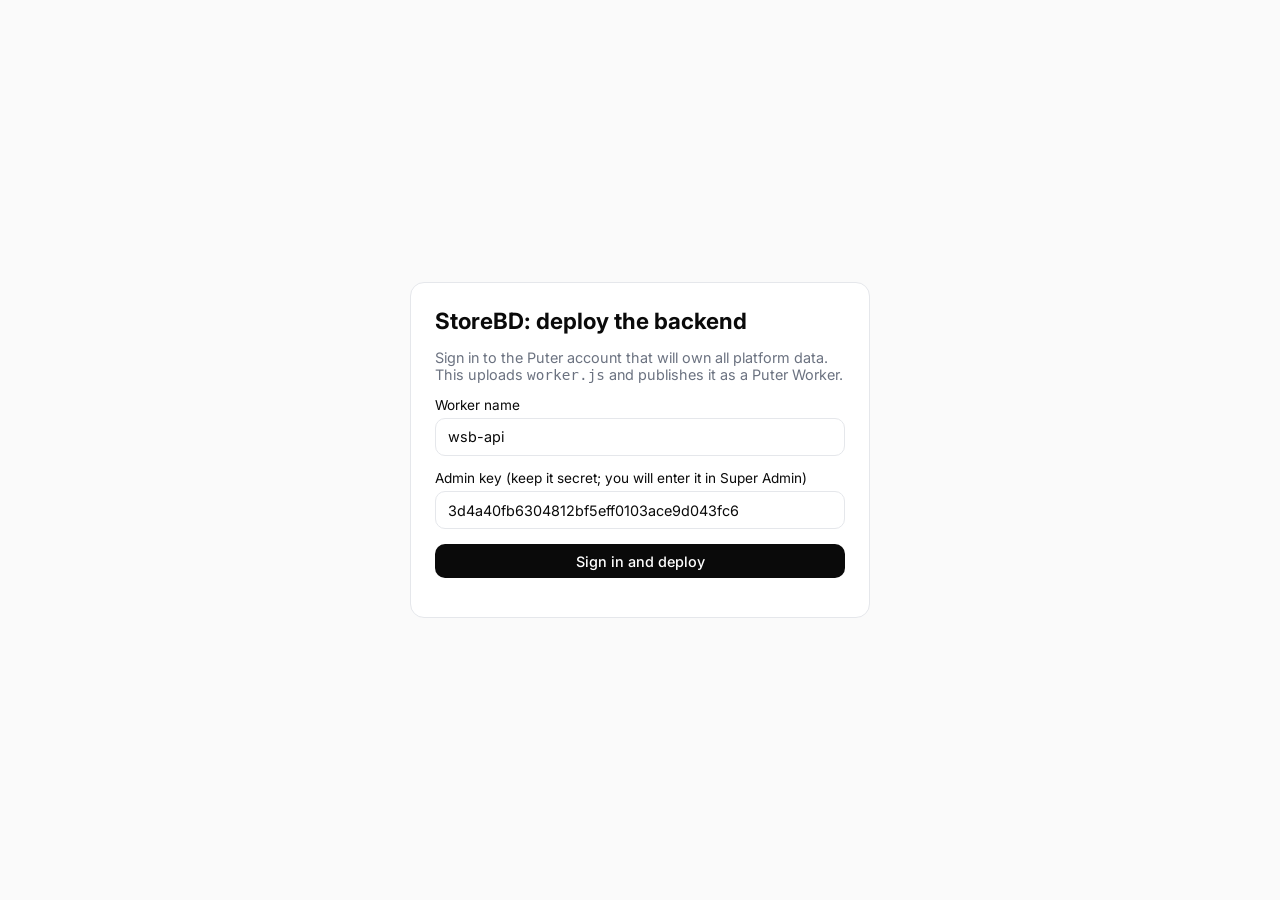
==== deploy.html @ f1e2d8d3 "Add files via upload" ====
<!doctype html>
<html lang="en"><head><meta charset="utf-8"><meta name="viewport" content="width=device-width,initial-scale=1">
<title>StoreBD — Deploy backend</title>
<link rel="stylesheet" href="https://fonts.googleapis.com/css2?family=Inter:wght@400;500;600&display=swap">
<link rel="stylesheet" href="styles.css">
<script src="https://js.puter.com/v2/"></script></head>
<body style="display:grid;place-items:center;min-height:100vh;padding:1rem">
<main class="card2" style="max-width:460px;width:100%;padding:1.5rem;display:grid;gap:.9rem">
<h1 style="font-size:1.4rem;font-weight:700;margin:0">StoreBD: deploy the backend</h1>
<p class="mut" style="margin:0;font-size:.9rem">Sign in to the Puter account that will own all platform data. This uploads <code>worker.js</code> and publishes it as a Puter Worker.</p>
<label style="font-size:.85rem">Worker name<input id="n" class="inp" value="wsb-api" style="margin-top:.3rem"></label>
<label style="font-size:.85rem">Admin key (keep it secret; you will enter it in Super Admin)<input id="k" class="inp" style="margin-top:.3rem"></label>
<button id="go" class="btn-dark">Sign in and deploy</button>
<pre id="out" style="white-space:pre-wrap;font-size:.82rem;margin:0"></pre>
</main>
<script>
const $=s=>document.querySelector(s),out=m=>$('#out').textContent=m;
const a=new Uint8Array(18);crypto.getRandomValues(a);$('#k').value=[...a].map(x=>x.toString(16).padStart(2,'0')).join('');
$('#go').onclick=async()=>{
  const name=$('#n').value.trim().toLowerCase(),key=$('#k').value.trim();
  if(!/^[a-z0-9-]{3,40}$/.test(name)||key.length<16)return out('Use a worker name of letters, digits or dashes and an admin key of 16+ characters.');
  try{
    out('Signing in…');await puter.auth.signIn();
    out('Uploading worker…');
    const code=(await(await fetch('worker.js')).text()).replace('__ADMIN_KEY__',key);
    await puter.fs.write('wsb-worker/worker.js',code,{overwrite:true,createMissingParents:true});
    try{await puter.workers.delete(name)}catch{}
    out('Publishing worker…');
    const r=await puter.workers.create(name,'wsb-worker/worker.js');
    const url=(r&&r.url)||`https://${name}.puter.work`;
    out(`Done.\n\nWorker URL: ${url}\nAdmin key: ${key}\n\nNext: set CFG.WORKER_URL in app.js to this URL, commit, and keep the admin key somewhere safe.`);
  }catch(e){out('Failed: '+(e&&e.message||JSON.stringify(e)))}
};
</script></body></html>
---- styles.css ----
:root{--ink:#0a0a0a;--mut:#6b7280;--line:#e5e7eb}
*{box-sizing:border-box}
html{scroll-behavior:smooth}
body{font-family:Inter,system-ui,sans-serif;color:var(--ink);background:#fafafa;margin:0;-webkit-font-smoothing:antialiased}
button{font:inherit;cursor:pointer;border:0;background:none;color:inherit}
.mut{color:var(--mut)}
.sf .mut{color:var(--smut)}
.bd{border-color:var(--line)}

/* admin */
.inp{width:100%;border:1px solid var(--line);border-radius:10px;padding:.6rem .75rem;font:inherit;font-size:.9rem;background:#fff;color:#0a0a0a;outline:0;transition:border .15s,box-shadow .15s}
.inp:focus{border-color:#0a0a0a;box-shadow:0 0 0 3px rgba(0,0,0,.06)}
.btn-dark{background:#0a0a0a;color:#fff;border-radius:10px;padding:.55rem 1rem;font-weight:500;font-size:.9rem;transition:transform .1s,opacity .15s}
.btn-dark:hover{opacity:.88}.btn-dark:active{transform:scale(.97)}
.btn-ghost{border:1px solid var(--line);background:#fff;border-radius:10px;padding:.4rem .8rem;font-size:.82rem;white-space:nowrap;transition:background .15s}
.btn-ghost:hover{background:#f3f4f6}
.card2{background:#fff;border:1px solid var(--line);border-radius:14px}
.pill{font-size:.7rem;border:1px solid var(--line);border-radius:99px;padding:.1rem .55rem;background:#fff;text-transform:capitalize}
.pill.pro{background:#0a0a0a;color:#fff;border-color:#0a0a0a}
.tab{padding:.4rem .9rem;border-radius:99px;font-size:.85rem;color:var(--mut);white-space:nowrap;transition:background .15s,color .15s}
.tab.on{background:#0a0a0a;color:#fff}
.lbl{font-size:.8rem;font-weight:600;margin-bottom:.4rem}
.tplbtn{border:1px solid var(--line);background:#fff;border-radius:12px;padding:.7rem;text-align:left;display:flex;flex-direction:column;gap:.15rem;font-size:.82rem;transition:border .15s}
.tplbtn span{color:var(--mut);font-size:.72rem}
.tplbtn.on{border-color:#0a0a0a;box-shadow:0 0 0 1px #0a0a0a}
.mode{border:1px solid var(--line);background:#fff;border-radius:12px;padding:.9rem;cursor:pointer;display:block;transition:border .15s}
.mode input{display:none}
.mode:has(input:checked){border-color:#0a0a0a;box-shadow:0 0 0 1px #0a0a0a}
.chip2{border:1px solid var(--line);background:#fff;border-radius:99px;padding:.3rem .7rem;font-size:.82rem;display:inline-flex;gap:.35rem;align-items:center}
.sw{position:relative;width:38px;height:22px;flex:none;display:block}
.sw input{opacity:0;position:absolute;inset:0;z-index:2;cursor:pointer;margin:0}
.sw i{position:absolute;inset:0;background:#d1d5db;border-radius:99px;transition:background .2s}
.sw i:after{content:"";position:absolute;top:2px;left:2px;width:18px;height:18px;border-radius:50%;background:#fff;transition:transform .2s}
.sw input:checked+i{background:#16a34a}.sw input:checked+i:after{transform:translateX(16px)}
table.t{width:100%;border-collapse:collapse;font-size:.88rem}
table.t th,table.t td{text-align:left;padding:.7rem .9rem;border-bottom:1px solid var(--line)}
table.t th{color:var(--mut);font-weight:500;font-size:.78rem}

/* phone preview */
.phone{width:100%;max-width:370px;height:640px;margin:auto;border:10px solid #0a0a0a;border-radius:42px;background:#fff;overflow:hidden;box-shadow:0 20px 50px -20px rgba(0,0,0,.35)}
.phone-in{height:100%;overflow:auto;scrollbar-width:none}
.phone-in::-webkit-scrollbar{display:none}
.inert{pointer-events:none}

/* storefront */
.sf{--bg:#fff;--fg:#0f172a;--smut:#64748b;--sbd:#e5e7eb;--card:#fff;background:var(--bg);color:var(--fg);min-height:100%;padding-bottom:5.5rem;font-family:Inter,system-ui,sans-serif}
.sf.dark{--bg:#0b0f14;--fg:#f1f5f9;--smut:#94a3b8;--sbd:#1f2937;--card:#111827}
.sf .inp{background:var(--card);color:var(--fg);border-color:var(--sbd)}
.sf .inp:focus{border-color:var(--brand);box-shadow:0 0 0 3px color-mix(in srgb,var(--brand) 20%,transparent)}
.sec{font-size:.8rem;font-weight:600;margin:0 0 .5rem}
.card{background:var(--card);border:1px solid var(--sbd);border-radius:16px;position:relative;overflow:hidden}
.row{display:flex;align-items:center;gap:.75rem;background:var(--card);border:1px solid var(--sbd);border-radius:14px;padding:.55rem .65rem}
.row-lg{display:flex;gap:.9rem;padding:1rem 0;border-bottom:1px solid var(--sbd)}
.thumb{display:grid;place-items:center;background:color-mix(in srgb,var(--brand) 10%,var(--bg));font-size:2rem;flex:none}
.sf img.thumb-i{object-fit:cover;flex:none}
.chip{border:1px solid var(--sbd);background:var(--card);color:var(--fg);border-radius:99px;padding:.4rem .9rem;font-size:.82rem;white-space:nowrap;display:flex;flex-direction:column;align-items:center;transition:all .15s}
.chip small{font-size:.68rem;opacity:.65}
.chip.date{border-radius:14px;min-width:58px;padding:.5rem}
.chip.on{background:var(--brand);border-color:var(--brand);color:#fff}
.btn-brand{background:var(--brand);color:#fff;border-radius:12px;padding:.5rem 1rem;font-weight:600;font-size:.85rem;transition:transform .1s,filter .15s}
.btn-brand:active,.plus:active,.btn-wa:active{transform:scale(.95)}
.btn-wa{background:#25d366;color:#fff;border-radius:12px;padding:.5rem .9rem;font-weight:600;font-size:.82rem;width:100%}
.row .btn-wa{width:auto}
.plus{width:34px;height:34px;border-radius:50%;background:var(--brand);color:#fff;font-size:1.3rem;line-height:1;flex:none;transition:transform .1s}
.sel{border:1px solid var(--sbd);background:var(--card);color:var(--fg);border-radius:8px;padding:.2rem .4rem;font-size:.75rem;max-width:100%}
.badge{position:absolute;top:.5rem;left:.5rem;background:#ef4444;color:#fff;font-size:.68rem;font-weight:600;border-radius:99px;padding:.1rem .5rem;z-index:1}
.row .badge,.row-lg .badge{position:static;display:inline-block;margin-left:.3rem}
.oos{font-size:.75rem;color:var(--smut);border:1px dashed var(--sbd);border-radius:10px;padding:.3rem .6rem;text-align:center;display:block}
.cartbar{position:fixed;left:50%;transform:translateX(-50%);bottom:14px;width:min(94vw,520px);background:var(--brand);color:#fff;border-radius:16px;padding:.9rem 1.1rem;display:flex;justify-content:space-between;align-items:center;font-size:.9rem;box-shadow:0 10px 30px -8px rgba(0,0,0,.4);z-index:30;animation:up .25s ease}
.drawer-bg{position:fixed;inset:0;background:rgba(0,0,0,.45);z-index:40}
.drawer{position:fixed;left:50%;transform:translateX(-50%);bottom:0;width:min(100vw,560px);max-height:90vh;overflow:auto;background:var(--bg);color:var(--fg);border-radius:22px 22px 0 0;padding:1.2rem;z-index:41;animation:up .25s ease}
.qty{display:flex;align-items:center;gap:.6rem}
.qty button{width:28px;height:28px;border-radius:50%;border:1px solid var(--sbd);color:var(--fg)}
.seg{display:grid;grid-template-columns:1fr 1fr;background:color-mix(in srgb,var(--fg) 7%,transparent);border-radius:12px;padding:3px}
.seg button{padding:.45rem;border-radius:10px;font-size:.85rem}
.seg button.on{background:var(--brand);color:#fff}

/* modal / toast */
.modal-bg{position:fixed;inset:0;background:rgba(0,0,0,.45);display:grid;place-items:center;padding:1rem;z-index:60;overflow:auto}
.modal{background:#fff;color:#0a0a0a;border-radius:20px;padding:1.4rem;width:100%;max-width:440px;animation:pop .18s ease}
.modal.sf{min-height:0;padding-bottom:1.4rem;background:var(--bg)}
#toast{position:fixed;left:50%;bottom:90px;transform:translate(-50%,20px);background:#0a0a0a;color:#fff;padding:.6rem 1rem;border-radius:99px;font-size:.85rem;opacity:0;pointer-events:none;transition:all .2s;z-index:99}
#toast.show{opacity:1;transform:translate(-50%,0)}
@keyframes up{from{opacity:0;transform:translate(-50%,14px)}to{opacity:1;transform:translate(-50%,0)}}
@keyframes pop{from{opacity:0;transform:scale(.96)}to{opacity:1;transform:none}}
@media (prefers-reduced-motion:reduce){*{animation:none!important;transition:none!important}}
:focus-visible{outline:2px solid #2563eb;outline-offset:2px}
.notice{background:#0a0a0a;color:#fff;text-align:center;font-size:.85rem;padding:.55rem 1rem}
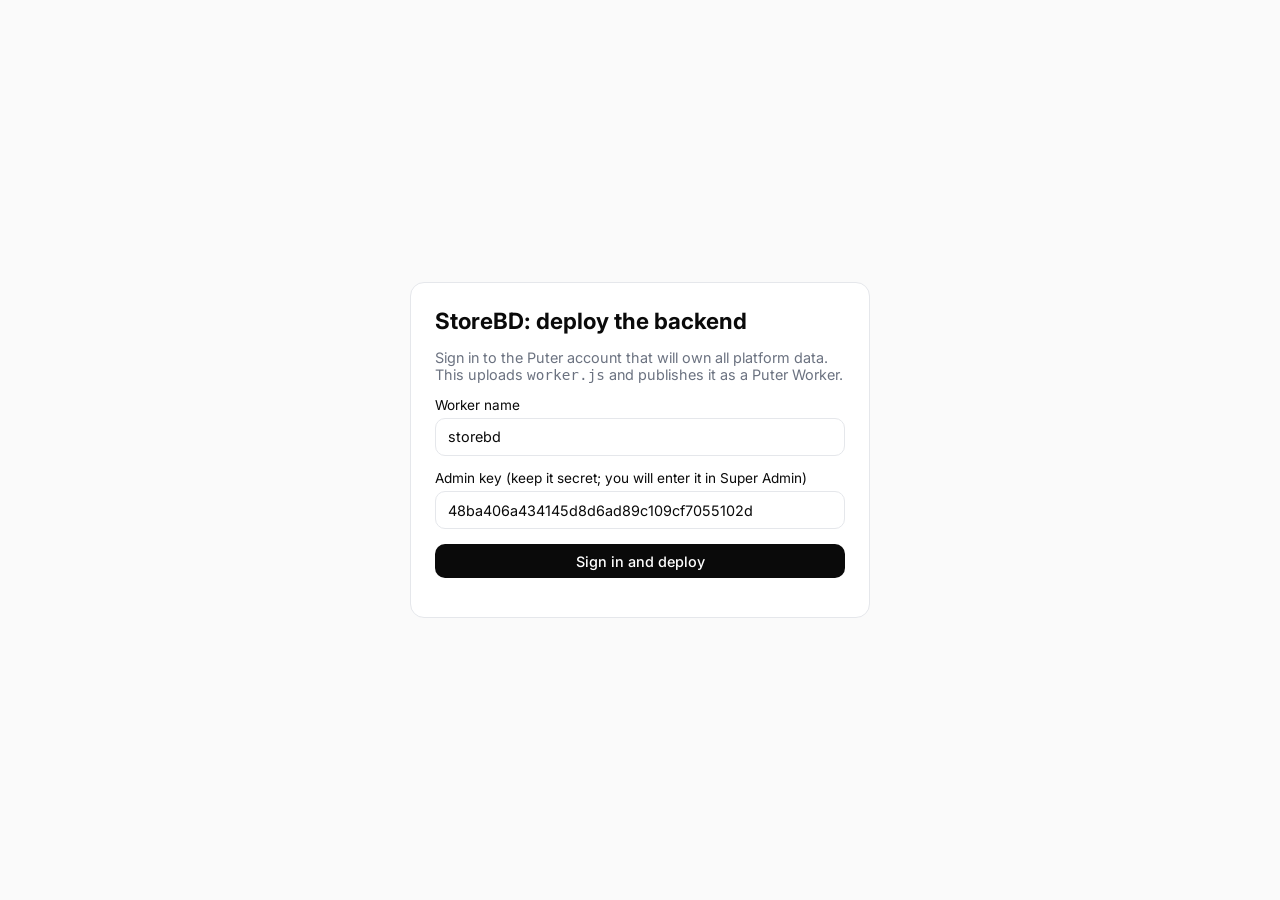
==== commit e9ce7948: "Add deploy.html for backend deployment interface" ====
--- a/deploy.html
+++ b/deploy.html
@@ -8,7 +8,7 @@
 <main class="card2" style="max-width:460px;width:100%;padding:1.5rem;display:grid;gap:.9rem">
 <h1 style="font-size:1.4rem;font-weight:700;margin:0">StoreBD: deploy the backend</h1>
 <p class="mut" style="margin:0;font-size:.9rem">Sign in to the Puter account that will own all platform data. This uploads <code>worker.js</code> and publishes it as a Puter Worker.</p>
-<label style="font-size:.85rem">Worker name<input id="n" class="inp" value="wsb-api" style="margin-top:.3rem"></label>
+<label style="font-size:.85rem">Worker name<input id="n" class="inp" value="storebd" style="margin-top:.3rem"></label>
 <label style="font-size:.85rem">Admin key (keep it secret; you will enter it in Super Admin)<input id="k" class="inp" style="margin-top:.3rem"></label>
 <button id="go" class="btn-dark">Sign in and deploy</button>
 <pre id="out" style="white-space:pre-wrap;font-size:.82rem;margin:0"></pre>
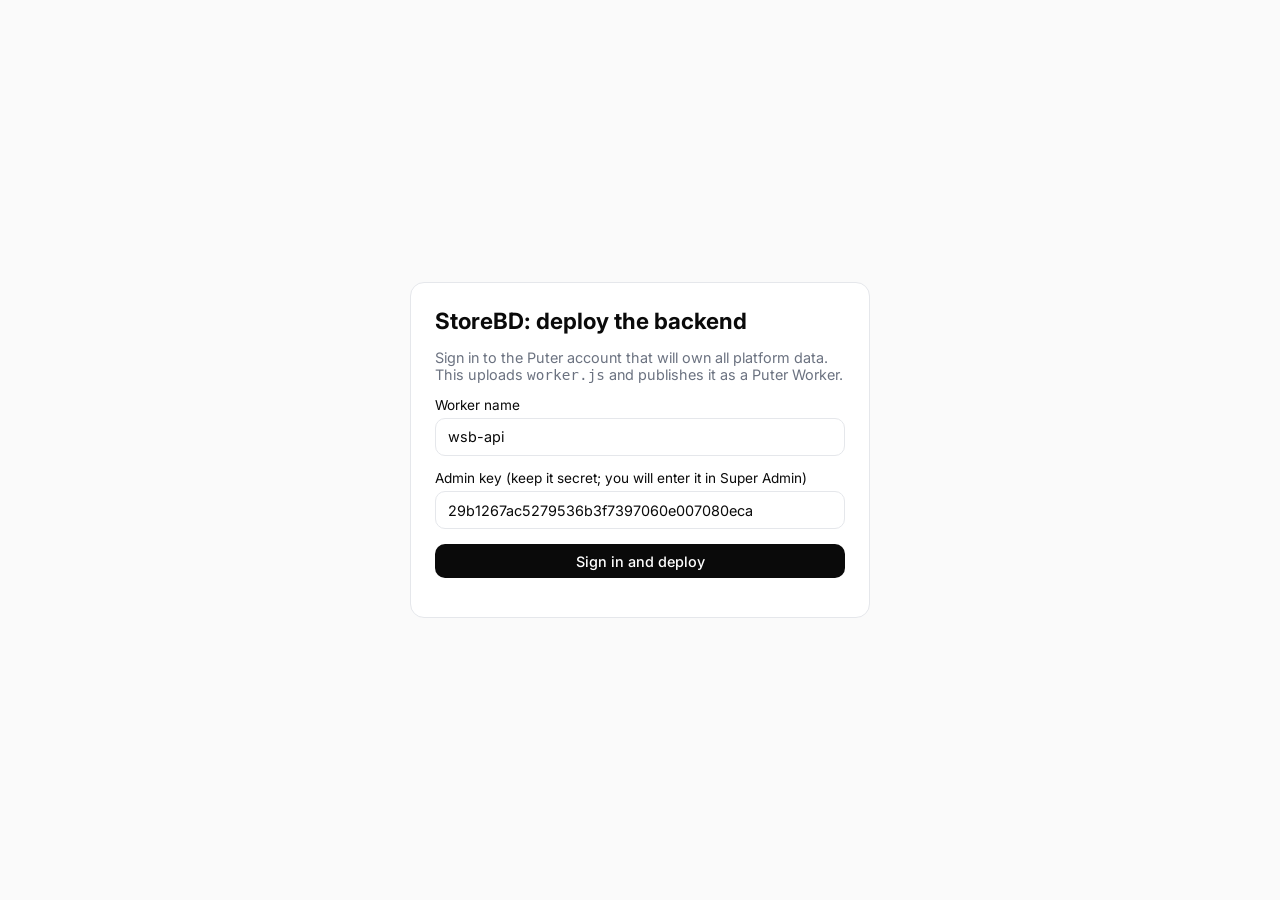
==== commit 9d85eff7: "Change default worker name in deploy.html" ====
--- a/deploy.html
+++ b/deploy.html
@@ -8,7 +8,7 @@
 <main class="card2" style="max-width:460px;width:100%;padding:1.5rem;display:grid;gap:.9rem">
 <h1 style="font-size:1.4rem;font-weight:700;margin:0">StoreBD: deploy the backend</h1>
 <p class="mut" style="margin:0;font-size:.9rem">Sign in to the Puter account that will own all platform data. This uploads <code>worker.js</code> and publishes it as a Puter Worker.</p>
-<label style="font-size:.85rem">Worker name<input id="n" class="inp" value="storebd" style="margin-top:.3rem"></label>
+<label style="font-size:.85rem">Worker name<input id="n" class="inp" value="wsb-api" style="margin-top:.3rem"></label>
 <label style="font-size:.85rem">Admin key (keep it secret; you will enter it in Super Admin)<input id="k" class="inp" style="margin-top:.3rem"></label>
 <button id="go" class="btn-dark">Sign in and deploy</button>
 <pre id="out" style="white-space:pre-wrap;font-size:.82rem;margin:0"></pre>
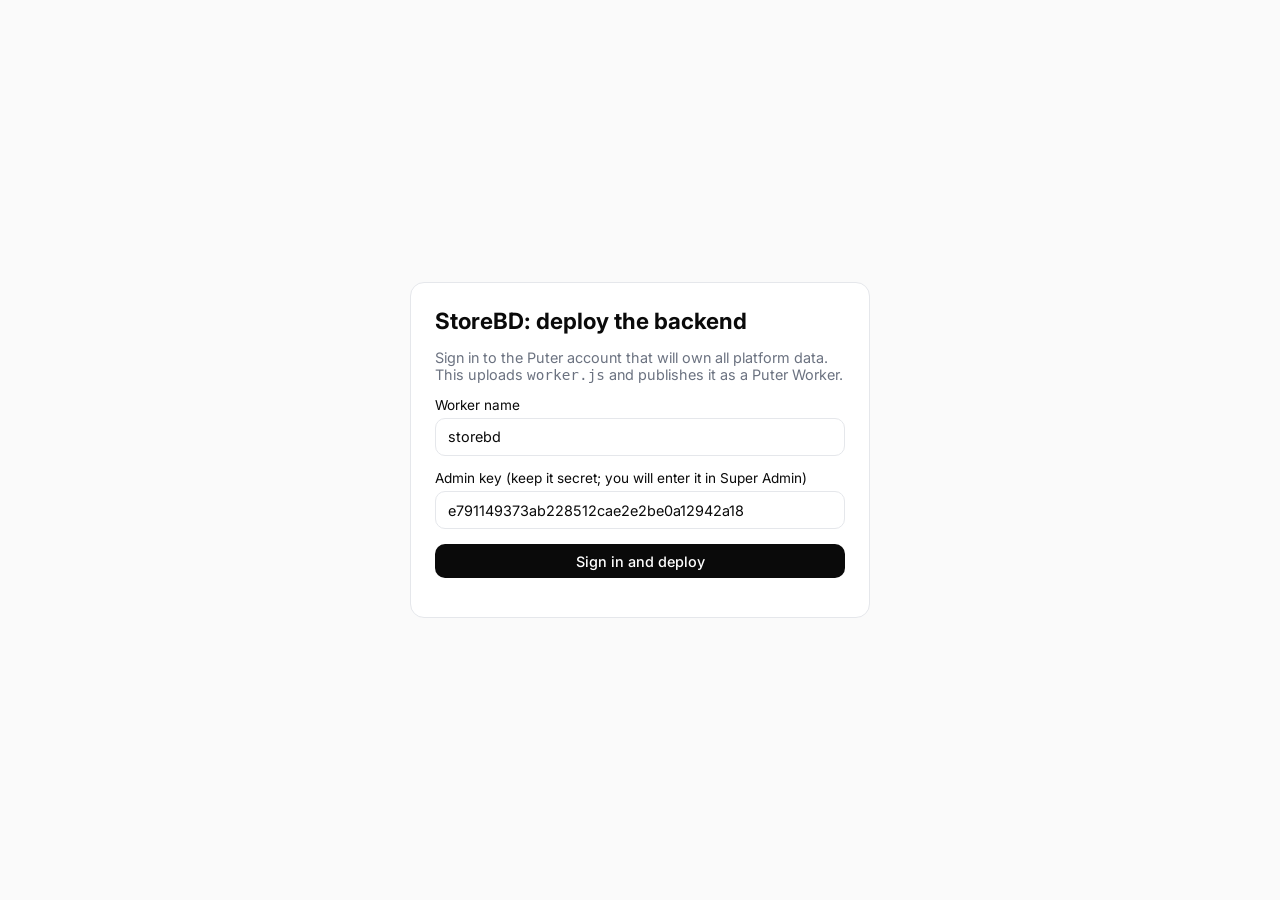
==== commit 409d58a1: "Change default worker name to 'storebd'" ====
--- a/deploy.html
+++ b/deploy.html
@@ -8,7 +8,7 @@
 <main class="card2" style="max-width:460px;width:100%;padding:1.5rem;display:grid;gap:.9rem">
 <h1 style="font-size:1.4rem;font-weight:700;margin:0">StoreBD: deploy the backend</h1>
 <p class="mut" style="margin:0;font-size:.9rem">Sign in to the Puter account that will own all platform data. This uploads <code>worker.js</code> and publishes it as a Puter Worker.</p>
-<label style="font-size:.85rem">Worker name<input id="n" class="inp" value="wsb-api" style="margin-top:.3rem"></label>
+<label style="font-size:.85rem">Worker name<input id="n" class="inp" value="storebd" style="margin-top:.3rem"></label>
 <label style="font-size:.85rem">Admin key (keep it secret; you will enter it in Super Admin)<input id="k" class="inp" style="margin-top:.3rem"></label>
 <button id="go" class="btn-dark">Sign in and deploy</button>
 <pre id="out" style="white-space:pre-wrap;font-size:.82rem;margin:0"></pre>
